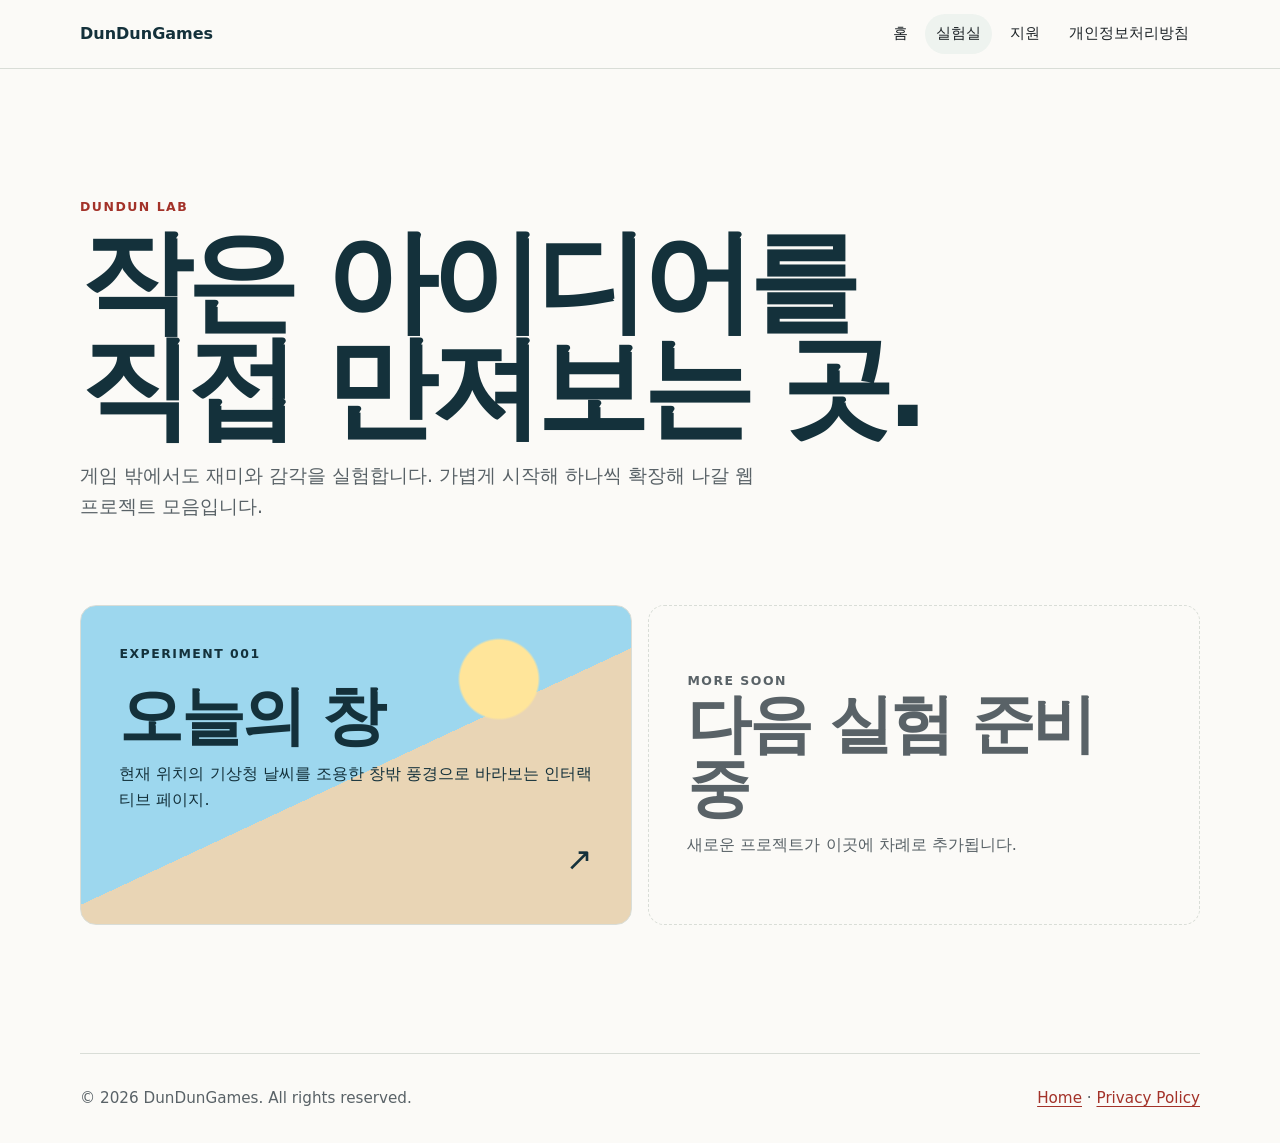
==== lab/index.html @ 826cb389 "Add lab and KMA weather window experiment" ====
<!doctype html>
<html lang="ko">
<head>
  <meta charset="utf-8">
  <meta name="viewport" content="width=device-width, initial-scale=1">
  <meta name="description" content="DunDunGames가 만드는 작은 웹 프로젝트와 인터랙티브 실험을 만나보세요.">
  <title>실험실 | DunDunGames</title>
  <link rel="stylesheet" href="../assets/css/styles.css">
</head>
<body>
  <a class="skip-link" href="#main">본문으로 건너뛰기</a>
  <header class="site-header">
    <nav class="nav" aria-label="주요 메뉴">
      <a class="brand" href="../">DunDunGames</a>
      <button class="nav-toggle" type="button" aria-expanded="false" aria-controls="site-menu">
        <span class="nav-toggle-bar"></span>
        <span class="sr-only">메뉴 열기</span>
      </button>
      <div class="nav-links" id="site-menu">
        <a href="../">홈</a>
        <a href="./" aria-current="page">실험실</a>
        <a href="../support.html">지원</a>
        <a href="../privacy.html">개인정보처리방침</a>
      </div>
    </nav>
  </header>

  <main id="main">
    <section class="lab-hero">
      <p class="eyebrow">Dundun Lab</p>
      <h1>작은 아이디어를 직접 만져보는 곳.</h1>
      <p class="lead">게임 밖에서도 재미와 감각을 실험합니다. 가볍게 시작해 하나씩 확장해 나갈 웹 프로젝트 모음입니다.</p>
    </section>

    <section class="project-grid" aria-label="웹 프로젝트">
      <a class="project-card weather-project" href="weather-window/">
        <span class="project-number">Experiment 001</span>
        <div>
          <h2>오늘의 창</h2>
          <p>현재 위치의 기상청 날씨를 조용한 창밖 풍경으로 바라보는 인터랙티브 페이지.</p>
        </div>
        <span class="project-arrow" aria-hidden="true">↗</span>
      </a>
      <div class="project-card coming-soon">
        <span class="project-number">More soon</span>
        <div>
          <h2>다음 실험 준비 중</h2>
          <p>새로운 프로젝트가 이곳에 차례로 추가됩니다.</p>
        </div>
      </div>
    </section>
  </main>

  <footer class="site-footer">
    <p>&copy; <span id="year"></span> DunDunGames. All rights reserved.</p>
    <p><a href="../">Home</a> · <a href="../privacy.html">Privacy Policy</a></p>
  </footer>
  <script src="../assets/js/main.js"></script>
</body>
</html>
---- assets/css/styles.css ----
:root {
  --bg: #fbfaf7;
  --text: #1e2428;
  --muted: #596267;
  --line: #d9ddd7;
  --panel: #ffffff;
  --accent: #d64f3f;
  --accent-dark: #a33229;
  --ink: #14313b;
  --soft: #eef3ef;
  --focus: #176b87;
  --max: 1120px;
}

* {
  box-sizing: border-box;
}

html {
  scroll-behavior: smooth;
}

body {
  margin: 0;
  background: var(--bg);
  color: var(--text);
  font-family: system-ui, -apple-system, BlinkMacSystemFont, "Segoe UI", sans-serif;
  line-height: 1.65;
}

a {
  color: var(--accent-dark);
  text-decoration-thickness: 0.08em;
  text-underline-offset: 0.22em;
}

img {
  display: block;
  max-width: 100%;
}

.skip-link {
  position: absolute;
  left: 1rem;
  top: -4rem;
  z-index: 20;
  padding: 0.6rem 0.8rem;
  background: var(--ink);
  color: #fff;
}

.skip-link:focus {
  top: 1rem;
}

.sr-only {
  position: absolute;
  width: 1px;
  height: 1px;
  padding: 0;
  margin: -1px;
  overflow: hidden;
  clip: rect(0, 0, 0, 0);
  white-space: nowrap;
  border: 0;
}

.site-header {
  position: sticky;
  top: 0;
  z-index: 10;
  background: rgba(251, 250, 247, 0.92);
  border-bottom: 1px solid var(--line);
  backdrop-filter: blur(14px);
}

.nav {
  width: min(var(--max), calc(100% - 2rem));
  min-height: 68px;
  margin: 0 auto;
  display: flex;
  align-items: center;
  justify-content: space-between;
  gap: 1rem;
}

.brand {
  color: var(--ink);
  font-weight: 800;
  text-decoration: none;
}

.nav-links {
  display: flex;
  align-items: center;
  gap: 0.4rem;
}

.nav-links a {
  padding: 0.45rem 0.7rem;
  color: var(--text);
  text-decoration: none;
  border-radius: 999px;
  font-size: 0.95rem;
}

.nav-links a:hover,
.nav-links a[aria-current="page"] {
  background: var(--soft);
}

.nav-toggle {
  display: none;
  width: 42px;
  height: 42px;
  border: 1px solid var(--line);
  border-radius: 8px;
  background: var(--panel);
}

.nav-toggle-bar,
.nav-toggle-bar::before,
.nav-toggle-bar::after {
  display: block;
  width: 18px;
  height: 2px;
  margin: 0 auto;
  background: var(--text);
  content: "";
}

.nav-toggle-bar::before {
  transform: translateY(-6px);
}

.nav-toggle-bar::after {
  transform: translateY(4px);
}

.hero {
  width: min(var(--max), calc(100% - 2rem));
  min-height: calc(100vh - 68px);
  margin: 0 auto;
  display: grid;
  grid-template-columns: minmax(0, 1fr) minmax(320px, 0.85fr);
  align-items: center;
  gap: clamp(2rem, 5vw, 5rem);
  padding: clamp(3rem, 8vw, 6rem) 0;
}

.hero h1,
.doc-header h1 {
  margin: 0;
  color: var(--ink);
  font-size: clamp(3rem, 8vw, 6.4rem);
  line-height: 0.95;
  letter-spacing: 0;
}

.lead {
  max-width: 680px;
  color: var(--muted);
  font-size: 1.18rem;
}

.lead.narrow {
  max-width: 580px;
}

.eyebrow {
  margin: 0 0 0.65rem;
  color: var(--accent-dark);
  font-size: 0.78rem;
  font-weight: 800;
  letter-spacing: 0.12em;
  text-transform: uppercase;
}

.hero-actions {
  display: flex;
  flex-wrap: wrap;
  gap: 0.75rem;
  margin-top: 1.8rem;
}

.button {
  display: inline-flex;
  min-height: 44px;
  align-items: center;
  justify-content: center;
  padding: 0.72rem 1rem;
  border: 1px solid var(--line);
  border-radius: 8px;
  font-weight: 800;
  text-decoration: none;
}

.button.primary {
  background: var(--accent);
  border-color: var(--accent);
  color: #fff;
}

.button.secondary {
  background: var(--panel);
  color: var(--ink);
}

.hero-art {
  position: relative;
  min-width: 0;
}

.hero-art img {
  width: 100%;
  border: 1px solid var(--line);
  border-radius: 8px;
  box-shadow: 0 24px 60px rgba(20, 49, 59, 0.16);
}

.section {
  width: min(var(--max), calc(100% - 2rem));
  margin: 0 auto;
  padding: clamp(3rem, 7vw, 5rem) 0;
}

.section.muted {
  width: 100%;
  max-width: none;
  padding-inline: max(1rem, calc((100% - var(--max)) / 2));
  background: var(--soft);
  border-top: 1px solid var(--line);
  border-bottom: 1px solid var(--line);
}

.section.compact {
  padding-top: 2.5rem;
}

.section-heading {
  max-width: 720px;
  margin-bottom: 1.5rem;
}

.section-heading h2 {
  margin: 0;
  color: var(--ink);
  font-size: clamp(1.8rem, 4vw, 3rem);
  line-height: 1.08;
}

.text-columns {
  display: grid;
  grid-template-columns: repeat(2, minmax(0, 1fr));
  gap: 1.5rem;
  color: var(--muted);
}

.feature-grid {
  display: grid;
  grid-template-columns: repeat(3, minmax(0, 1fr));
  gap: 1rem;
}

.feature {
  padding: 1.1rem 0;
  border-top: 2px solid var(--ink);
}

.feature h3 {
  margin: 0 0 0.35rem;
  color: var(--ink);
}

.feature p {
  margin: 0;
  color: var(--muted);
}

.link-list {
  display: grid;
  grid-template-columns: repeat(2, minmax(0, 1fr));
  gap: 0.75rem;
}

.link-list a {
  min-height: 56px;
  display: flex;
  align-items: center;
  padding: 0.8rem 1rem;
  background: var(--panel);
  border: 1px solid var(--line);
  border-radius: 8px;
  color: var(--ink);
  font-weight: 800;
  text-decoration: none;
}

.lab-hero {
  width: min(var(--max), calc(100% - 2rem));
  margin: 0 auto;
  padding: clamp(4rem, 10vw, 8rem) 0 clamp(2.5rem, 6vw, 4rem);
}

.lab-hero h1 {
  max-width: 860px;
  margin: 0;
  color: var(--ink);
  font-size: clamp(3rem, 9vw, 7rem);
  line-height: 0.95;
  letter-spacing: -0.055em;
}

.project-grid {
  width: min(var(--max), calc(100% - 2rem));
  margin: 0 auto;
  padding: 0 0 clamp(4rem, 10vw, 8rem);
  display: grid;
  grid-template-columns: repeat(2, minmax(0, 1fr));
  gap: 1rem;
}

.project-card {
  min-height: 320px;
  display: flex;
  flex-direction: column;
  justify-content: space-between;
  padding: clamp(1.4rem, 4vw, 2.4rem);
  overflow: hidden;
  color: var(--ink);
  background: var(--panel);
  border: 1px solid var(--line);
  border-radius: 16px;
  text-decoration: none;
  transition: transform 180ms ease, box-shadow 180ms ease;
}

.project-card:hover {
  transform: translateY(-4px);
  box-shadow: 0 24px 60px rgba(20, 49, 59, 0.12);
}

.project-card.weather-project {
  background:
    radial-gradient(circle at 76% 23%, #ffe59a 0 8%, transparent 8.5%),
    linear-gradient(155deg, #9dd7ee 0 52%, #e9d5b5 52% 100%);
}

.project-number {
  font-size: 0.78rem;
  font-weight: 800;
  letter-spacing: 0.12em;
  text-transform: uppercase;
}

.project-card h2 {
  margin: 0;
  font-size: clamp(2rem, 5vw, 4rem);
  line-height: 1;
  letter-spacing: -0.045em;
}

.project-card p {
  max-width: 480px;
  margin: 0.8rem 0 0;
}

.project-arrow {
  align-self: flex-end;
  font-size: 2rem;
}

.project-card.coming-soon {
  justify-content: center;
  color: var(--muted);
  background: transparent;
  border-style: dashed;
}

.document-page {
  width: min(860px, calc(100% - 2rem));
  margin: 0 auto;
  padding: clamp(2.5rem, 7vw, 5rem) 0;
}

.doc-header {
  margin-bottom: 2.5rem;
}

.doc-meta {
  color: var(--muted);
}

.note {
  padding: 1rem;
  background: #fff7e8;
  border: 1px solid #ecd8a4;
  border-radius: 8px;
  color: #5c4a15;
}

.policy section {
  padding: 1.4rem 0;
  border-top: 1px solid var(--line);
}

.policy h2 {
  margin: 0 0 0.6rem;
  color: var(--ink);
  font-size: 1.35rem;
}

.policy p,
.policy li,
.check-list li {
  color: var(--muted);
}

.check-list {
  padding-left: 1.2rem;
}

.check-list li + li,
.policy li + li {
  margin-top: 0.35rem;
}

.site-footer {
  width: min(var(--max), calc(100% - 2rem));
  margin: 0 auto;
  padding: 2rem 0;
  display: flex;
  justify-content: space-between;
  gap: 1rem;
  border-top: 1px solid var(--line);
  color: var(--muted);
  font-size: 0.95rem;
}

.site-footer p {
  margin: 0;
}

:focus-visible {
  outline: 3px solid var(--focus);
  outline-offset: 3px;
}

@media (max-width: 820px) {
  .nav {
    flex-wrap: wrap;
    padding: 0.75rem 0;
  }

  .nav-toggle {
    display: inline-flex;
    align-items: center;
    justify-content: center;
  }

  .nav-links {
    display: none;
    width: 100%;
    padding-bottom: 0.3rem;
  }

  .nav-links.is-open {
    display: grid;
    grid-template-columns: 1fr;
  }

  .nav-links a {
    border-radius: 8px;
  }

  .hero {
    min-height: auto;
    grid-template-columns: 1fr;
  }

  .hero h1,
  .doc-header h1 {
    font-size: clamp(2.8rem, 17vw, 5rem);
  }

  .text-columns,
  .feature-grid,
  .link-list,
  .project-grid {
    grid-template-columns: 1fr;
  }

  .site-footer {
    display: block;
  }

  .site-footer p + p {
    margin-top: 0.45rem;
  }
}
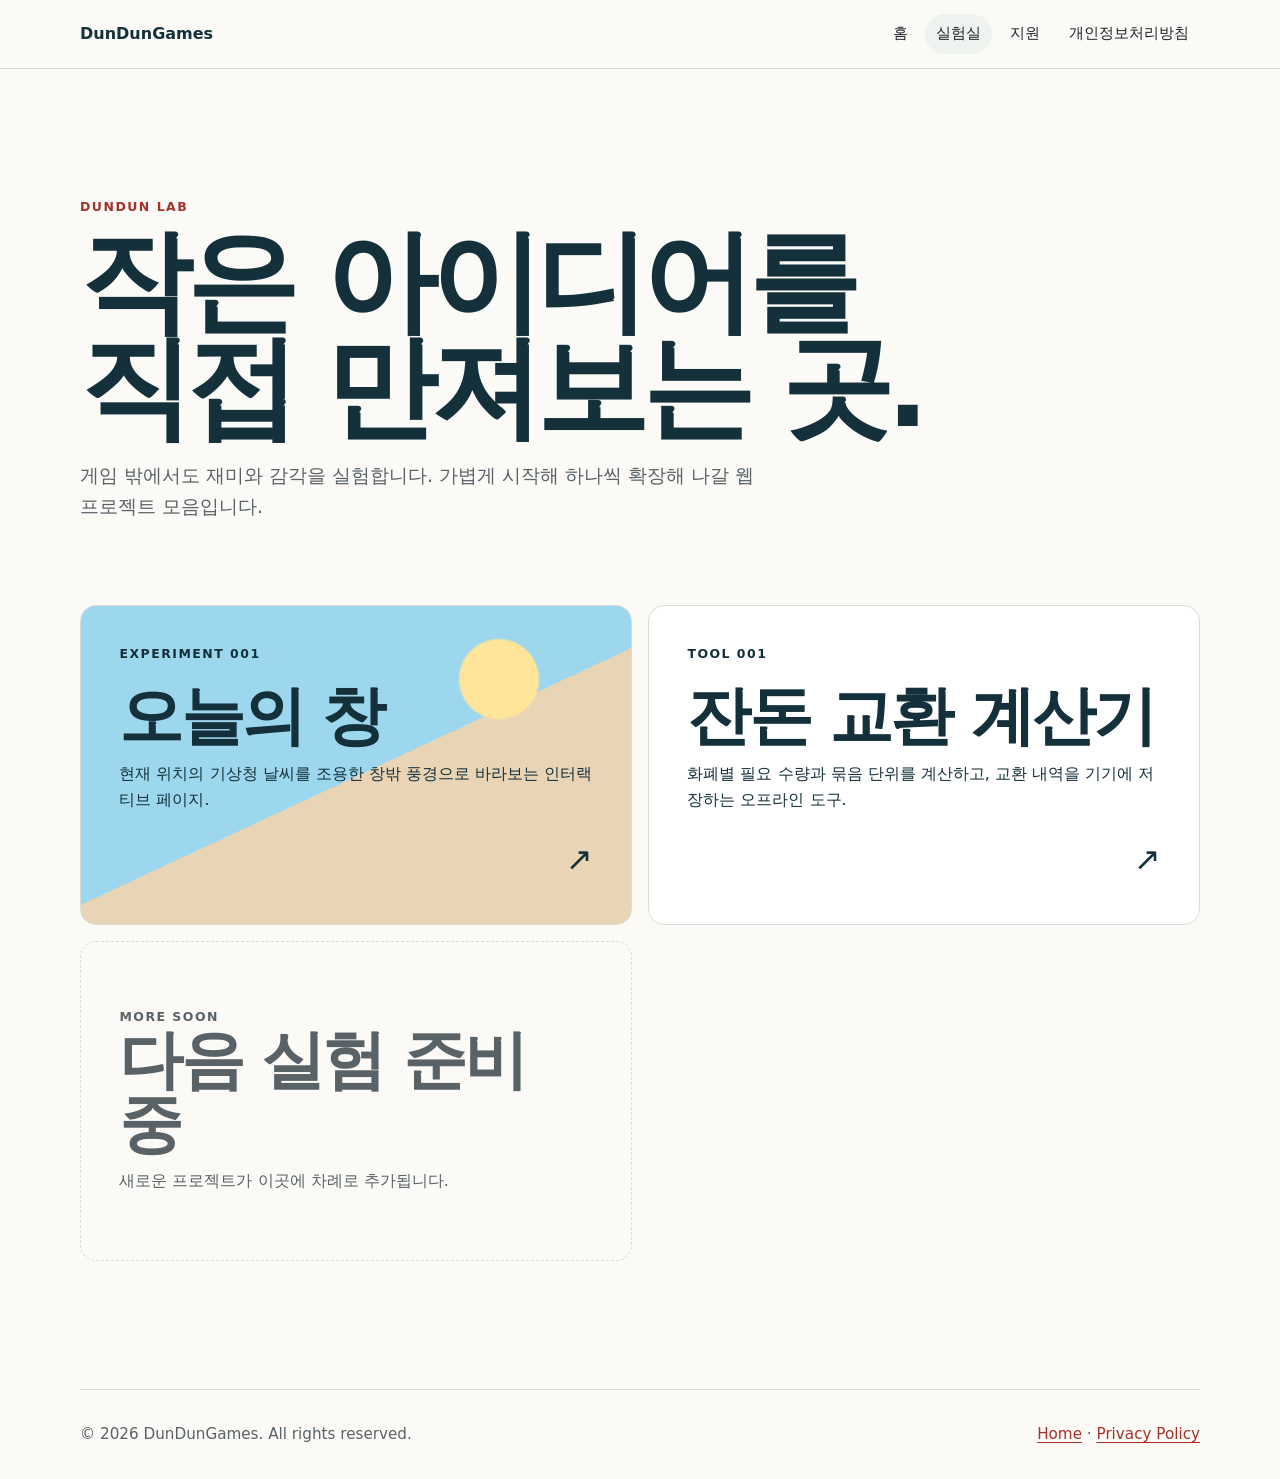
==== commit 385956da: "Add offline change calculator" ====
--- a/lab/index.html
+++ b/lab/index.html
@@ -41,6 +41,14 @@
         </div>
         <span class="project-arrow" aria-hidden="true">↗</span>
       </a>
+      <a class="project-card" href="change-calculator/">
+        <span class="project-number">Tool 001</span>
+        <div>
+          <h2>잔돈 교환 계산기</h2>
+          <p>화폐별 필요 수량과 묶음 단위를 계산하고, 교환 내역을 기기에 저장하는 오프라인 도구.</p>
+        </div>
+        <span class="project-arrow" aria-hidden="true">↗</span>
+      </a>
       <div class="project-card coming-soon">
         <span class="project-number">More soon</span>
         <div>
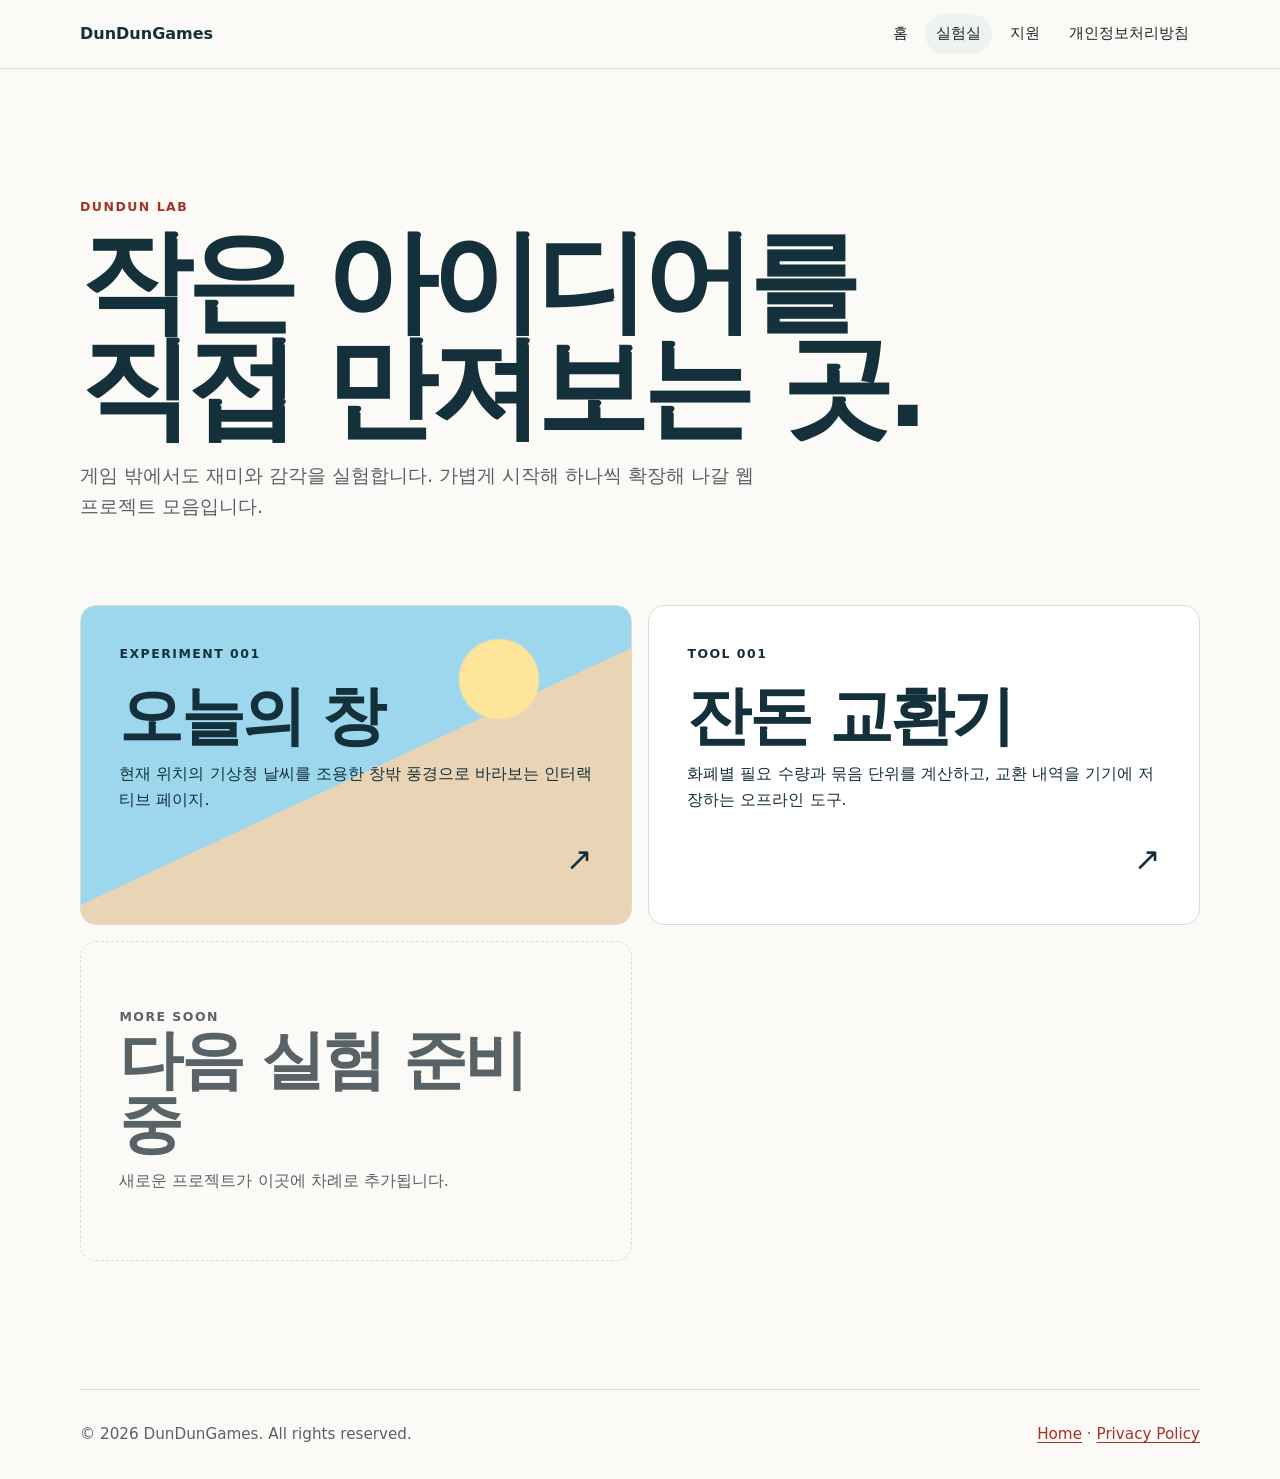
==== commit b91eb576: "Keep exchange total visible and compact layout" ====
--- a/lab/index.html
+++ b/lab/index.html
@@ -44,7 +44,7 @@
       <a class="project-card" href="change-calculator/">
         <span class="project-number">Tool 001</span>
         <div>
-          <h2>잔돈 교환 계산기</h2>
+          <h2>잔돈 교환기</h2>
           <p>화폐별 필요 수량과 묶음 단위를 계산하고, 교환 내역을 기기에 저장하는 오프라인 도구.</p>
         </div>
         <span class="project-arrow" aria-hidden="true">↗</span>
